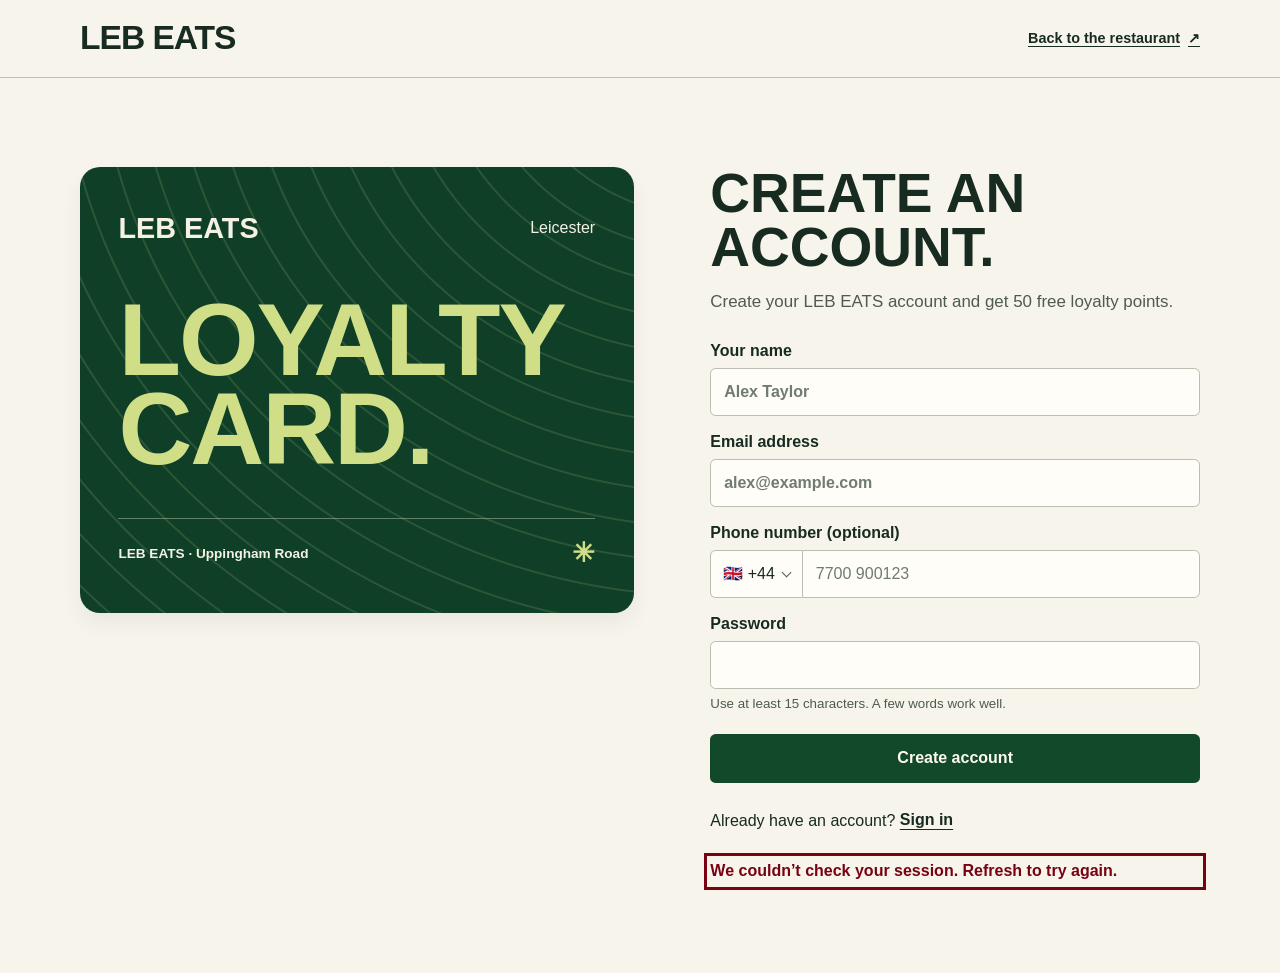
==== account/index.html @ 18a80261 "Award 50 welcome points when diners create a loyalty account" ====
<!doctype html>
<html lang="en-GB">
<head>
  <meta charset="utf-8"><meta name="viewport" content="width=device-width, initial-scale=1">
  <meta name="color-scheme" content="light dark"><meta name="robots" content="noindex">
  <meta name="referrer" content="no-referrer">
  <meta http-equiv="Content-Security-Policy" content="default-src 'self'; script-src 'self' https://lebeats.uk/assets/libphonenumber/phone.js; style-src 'self'; connect-src 'self' https://leb-eats-black-card.raspy-waterfall-454f.workers.dev; img-src 'self' https://lebeats.uk; font-src 'self' https://lebeats.uk; object-src 'none'; base-uri 'none'; form-action 'none'">
  <title>Your account · LEB EATS</title>
  <link rel="icon" href="https://lebeats.uk/assets/logo.png">
  <link rel="stylesheet" href="/account/account.css?v=phone-1">
  <script defer src="https://lebeats.uk/assets/libphonenumber/phone.js"></script>
  <script src="/account/client.js?v=welcome-1" defer></script>
  <script src="/account/account.js?v=welcome-1" defer></script>
</head>
<body>
  <header><div class="wrap"><a class="brand" href="https://lebeats.uk/" aria-label="LEB EATS home">LEB EATS</a><a class="back" href="https://lebeats.uk/">Back to the restaurant <span aria-hidden="true">↗</span></a></div></header>
  <main class="wrap">
    <aside class="card" aria-label="LEB EATS loyalty card">
      <div class="card-top"><strong>LEB EATS</strong><span>Leicester</span></div>
      <p class="card-title">LOYALTY<br> CARD.</p>
      <div class="card-foot"><span id="card-holder">LEB EATS · Uppingham Road</span><span class="mark" aria-hidden="true">✳</span></div>
    </aside>
    <section class="panel" aria-label="Customer account">
      <noscript>Turn on JavaScript to use your LEB EATS account.</noscript>
      <p id="loading" role="status">Opening your account…</p>
      <div id="register" hidden>
        <h1 tabindex="-1">Create an account.</h1>
        <p class="intro">Create your LEB EATS account and get 50 free loyalty points.</p>
        <form method="post" action="/account/api/register">
          <label>Your name<input name="name" autocomplete="name" maxlength="100" placeholder="Alex Taylor" required></label>
          <label>Email address<input name="email" type="email" autocomplete="username" maxlength="254" placeholder="alex@example.com" spellcheck="false" autocapitalize="none" required></label>
          <div class="phone-field">
            <label for="register-phone">Phone number (optional)</label>
            <div class="phone-row">
              <div class="dial-picker">
                <span id="dial-label" aria-hidden="true">🇬🇧 +44</span>
                <select id="dial-country" name="country" aria-label="Country calling code" autocomplete="country"><option value="GB" selected>🇬🇧 United Kingdom (+44)</option></select>
              </div>
              <input id="register-phone" type="tel" name="phone" inputmode="tel" autocomplete="tel-national" maxlength="40" placeholder="7700 900123">
            </div>
          </div>
          <label>Password<input name="password" type="password" autocomplete="new-password" minlength="15" maxlength="128" aria-describedby="new-password-help" required></label>
          <small id="new-password-help">Use at least 15 characters. A few words work well.</small>
          <button>Create account</button>
        </form>
        <p class="switch">Already have an account? <a href="#login">Sign in</a></p>
      </div>
      <div id="login" hidden>
        <h1 tabindex="-1">Welcome back.</h1>
        <p class="intro">Sign in to your LEB EATS account.</p>
        <form method="post" action="/account/api/login">
          <label>Email address<input name="email" type="email" autocomplete="username" maxlength="254" placeholder="alex@example.com" spellcheck="false" autocapitalize="none" required></label>
          <label>Password<input name="password" type="password" autocomplete="current-password" maxlength="128" required></label>
          <button>Sign in</button>
        </form>
        <p class="switch"><a href="#reset">Forgot your password?</a></p>
        <p class="switch">New here? <a href="#register">Create an account</a></p>
      </div>
      <div id="reset" hidden>
        <h1 tabindex="-1">Reset your password.</h1>
        <p class="intro">Use the private recovery key you saved when you created your account.</p>
        <form method="post" action="/account/api/reset">
          <label>Email address<input name="email" type="email" autocomplete="username" maxlength="254" placeholder="alex@example.com" spellcheck="false" autocapitalize="none" required></label>
          <label>Recovery key<input name="key" type="password" autocomplete="off" spellcheck="false" maxlength="48" required></label>
          <label>New password<input name="password" type="password" autocomplete="new-password" minlength="15" maxlength="128" aria-describedby="reset-help" required></label>
          <small id="reset-help">Use at least 15 characters. Resetting signs out your other devices.</small>
          <button>Reset password</button>
        </form>
        <p class="switch"><a href="#login">Back to sign in</a></p>
      </div>
      <div id="member" hidden>
        <h1 tabindex="-1">Your account.</h1>
        <p class="intro" id="member-intro"></p>
        <p id="tab-info" hidden>Your browser limits cookies, so this sign-in lasts 15 minutes in this tab.</p>
        <div id="key-box" class="key-box" hidden>
          <h2>Save your recovery key</h2>
          <p>Keep this key in your password manager or somewhere private. You’ll need it if you forget your password. We show it once.</p>
          <code id="key-value"></code>
          <div class="key-actions"><button class="secondary" type="button" id="copy">Copy key</button><button type="button" id="saved">I’ve saved it</button></div>
        </div>
        <section class="reward"><h2>Your loyalty balance</h2><strong id="member-points"></strong><p>Rewards to spend your points on are coming soon.</p></section>
        <dl><div><dt>Email address</dt><dd id="member-email"></dd></div>
          <div id="member-phone-row" hidden><dt>Phone number</dt><dd id="member-phone"></dd></div></dl>
        <details id="click-settings">
          <summary>Click history</summary>
          <p>If you turn this on, the LEB EATS team can see your name alongside the buttons you tap while signed in, where they appeared, when you tapped and how you reached the site. We show the last 30 days.</p>
          <p>This is optional. You can use your loyalty account either way. Turning it off deletes your saved click history.</p>
          <button type="button" class="secondary" id="click-choice" disabled>Checking setting…</button>
          <p id="click-status" role="status"></p>
        </details>
        <details id="manage-key"><summary>Replace recovery key</summary>
          <p>If you’ve lost your key, enter your password to get a new one. Your old key will expire.</p>
          <form method="post" action="/account/api/replace-key">
            <label>Current password<input name="password" type="password" autocomplete="current-password" maxlength="128" required></label>
            <button class="secondary">Get a new recovery key</button>
          </form>
        </details>
        <button class="secondary" id="logout" type="button">Sign out</button>
      </div>
      <p id="notice" role="status" tabindex="-1"></p>
    </section>
  </main>
</body>
</html>
---- account/account.css ----
@font-face{font-family:LebDisplay;src:url("https://lebeats.uk/assets/display.ttf") format("truetype");font-weight:900;font-display:swap}
@font-face{font-family:Manrope;src:url("https://lebeats.uk/assets/body.ttf") format("truetype");font-display:swap}
@font-face{font-family:Manrope;src:url("https://lebeats.uk/assets/body-bold.ttf") format("truetype");font-weight:700;font-display:swap}
:root{color-scheme:light dark;--bg:#f7f4eb;--ink:#172b20;--muted:#4d5b50;--line:#bbbdb0;--input:#fffdf7;--btn:#12492a;--btntxt:#fffaf0;--accent:#780214;--soft:#e8eddb}
@media(prefers-color-scheme:dark){:root{--bg:#151b17;--ink:#f5f2e7;--muted:#bdc6b9;--line:#616e61;--input:#202923;--btn:#cede90;--btntxt:#123a22;--accent:#f9a3aa;--soft:#243629}}
*{box-sizing:border-box}
body{margin:0;background:var(--bg);color:var(--ink);font:1rem/1.55 Manrope,Arial,sans-serif}
.wrap{width:min(70rem,calc(100% - 3rem));margin:auto}
header{border-bottom:1px solid var(--line)}
header .wrap,.card-top,.card-foot,.key-actions{display:flex;align-items:center;justify-content:space-between;gap:1rem}
header .wrap{min-height:4.8rem}
a{color:inherit;text-underline-offset:.23em}
.brand,.card-top strong,.card-title,h1{font-family:LebDisplay,Impact,sans-serif;font-weight:900}
.brand{font-size:2.1rem;letter-spacing:-.03em;text-decoration:none}
.back,.switch a,summary{font-weight:700}
.back{display:inline-flex;align-items:center;gap:.5rem;min-height:44px;font-size:.9rem}
main.wrap{display:grid;grid-template-columns:minmax(0,1.04fr) minmax(0,.92fr);gap:clamp(2rem,6vw,6rem);align-items:start;padding-block:clamp(2.2rem,7vw,6.5rem)}
.card{background:repeating-radial-gradient(ellipse at 114% -32%,transparent 0 20px,#c7d98727 21px 22px,transparent 23px 37px),#103f28;color:#f5f1e4;box-shadow:0 .65rem 1.4rem #071f160e;border-radius:1.25rem;padding:clamp(1.5rem,3vw,2.6rem);overflow:hidden}
.card-top{font-size:1rem}.card-top strong{font-size:1.8rem}
.card-title{color:#d0df87;font-size:clamp(4.5rem,8vw,7.3rem);line-height:.87;margin:2.8rem 0;letter-spacing:-.02em}
.card-foot{border-top:1px solid #b2c6a97d;padding-top:.8rem;font-size:.85rem;font-weight:700;overflow-wrap:anywhere}
.mark{font-size:1.7rem;color:#d0df87}
h1{margin:0;line-height:.98;font-size:clamp(2.65rem,4.3vw,4.25rem);text-transform:uppercase;overflow-wrap:break-word}
h2{font-size:1.18rem;line-height:1.3;margin:0 0 .3rem}
.intro{font-size:1.06rem;margin:.85rem 0 1.5rem;color:var(--muted);overflow-wrap:anywhere}
form{display:grid;gap:.85rem}
label{display:grid;gap:.28rem;font-weight:700}
input{width:100%;min-height:3rem;font:inherit;background:var(--input);color:var(--ink);border:1px solid var(--line);border-radius:.35rem;padding:.6rem .8rem}
input::placeholder{color:var(--muted);opacity:.8}
.phone-field{display:grid;gap:.28rem;min-width:0}
.phone-row{display:flex;min-width:0}
.dial-picker{position:relative;display:flex;gap:.5rem;align-items:center;padding:0 .75rem;white-space:nowrap;background:var(--input);border:1px solid var(--line);border-right:0;border-radius:.35rem 0 0 .35rem}
.dial-picker::after{content:"";width:.38rem;height:.38rem;border:solid var(--muted);border-width:0 1.5px 1.5px 0;transform:translateY(-.12rem) rotate(45deg)}
.dial-picker select{position:absolute;inset:0;width:100%;height:100%;opacity:0;font:inherit;cursor:pointer}
.dial-picker:focus-within{outline:3px solid var(--accent);outline-offset:2px;z-index:1}
.phone-row input{flex:1;min-width:0;border-radius:0 .35rem .35rem 0}
#member-phone-row{margin-top:.7rem}
small{color:var(--muted);margin-top:-.55rem}
button{font:700 1rem/1.3 Manrope,Arial,sans-serif;padding:.8rem 1.1rem;min-height:46px;background:var(--btn);color:var(--btntxt);border:1px solid transparent;border-radius:.35rem;cursor:pointer}
button:disabled{opacity:.65;cursor:wait}
form>button{margin-top:.4rem}
.secondary{color:var(--ink);background:transparent;border-color:var(--line)}
:focus-visible{outline:3px solid var(--accent);outline-offset:3px}
h1:focus:not(:focus-visible){outline:0}
.switch{margin:1rem 0 0}.switch a{display:inline-flex;align-items:center;min-height:44px}
#notice:empty{display:none}
#notice{color:var(--accent);font-weight:700;margin:1rem 0 0}
.key-box,.reward{border-radius:.45rem;padding:1.15rem;background:var(--soft);margin:1.1rem 0}
.key-box{border:1px solid var(--line)}
.key-box p,.reward p{margin:.45rem 0}
.key-box code{display:block;overflow-wrap:anywhere;margin:1rem 0;letter-spacing:.025em;font-size:1rem;user-select:all}
.key-actions{justify-content:flex-start;flex-wrap:wrap;gap:.65rem}
dl{margin:1.4rem 0}dt{font-size:.85rem;color:var(--muted)}dd{margin:0;overflow-wrap:anywhere;font-weight:700}
details{border-block-start:1px solid var(--line);margin:1rem 0;padding-block:.4rem}
summary{cursor:pointer;min-height:44px;padding-block:.6rem}
[hidden]{display:none!important}
@media(max-width:700px){.wrap{width:min(32rem,calc(100% - 2.5rem))}main.wrap{display:block;padding-block:2.1rem}.card{display:none}.signed-in .card{display:block;margin-bottom:1.8rem;padding:1.1rem 1.4rem}.signed-in .card-title{font-size:3.7rem;margin:1.25rem 0}.signed-in .card-title br{display:none}.signed-in .card-title br:after{content:" "}.card-top strong{font-size:1.4rem}.card-top,.card-foot{font-size:.82rem}.brand{font-size:1.75rem}.back{font-size:.83rem}.switch{margin-top:.55rem}header .wrap{min-height:4rem}}
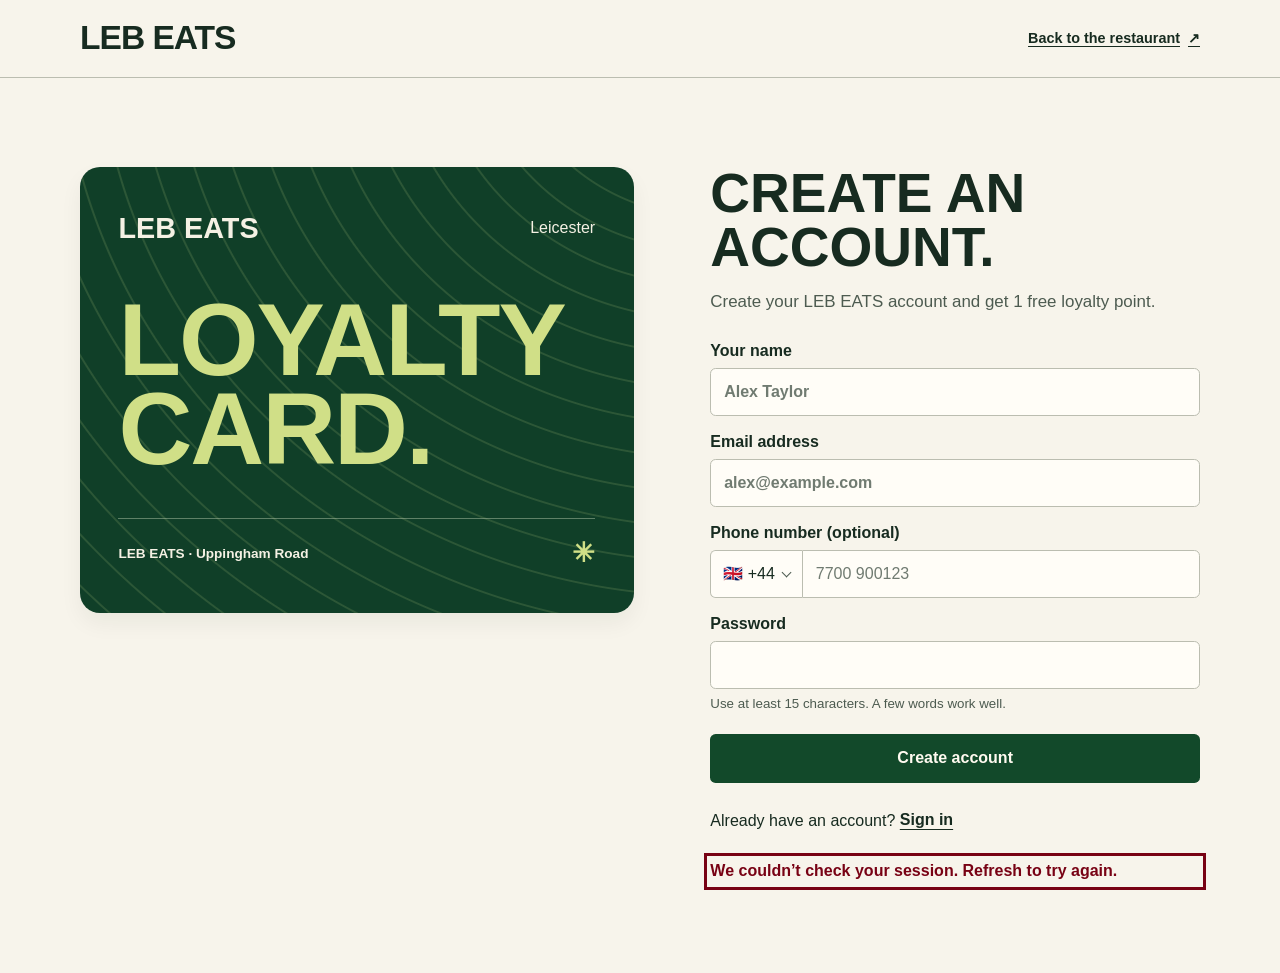
==== commit 978f0876: "Offer one loyalty point for creating an account" ====
--- a/account/index.html
+++ b/account/index.html
@@ -10,7 +10,7 @@
   <link rel="stylesheet" href="/account/account.css?v=phone-1">
   <script defer src="https://lebeats.uk/assets/libphonenumber/phone.js"></script>
   <script src="/account/client.js?v=welcome-1" defer></script>
-  <script src="/account/account.js?v=welcome-1" defer></script>
+  <script src="/account/account.js?v=one-point" defer></script>
 </head>
 <body>
   <header><div class="wrap"><a class="brand" href="https://lebeats.uk/" aria-label="LEB EATS home">LEB EATS</a><a class="back" href="https://lebeats.uk/">Back to the restaurant <span aria-hidden="true">↗</span></a></div></header>
@@ -25,7 +25,7 @@
       <p id="loading" role="status">Opening your account…</p>
       <div id="register" hidden>
         <h1 tabindex="-1">Create an account.</h1>
-        <p class="intro">Create your LEB EATS account and get 50 free loyalty points.</p>
+        <p class="intro">Create your LEB EATS account and get 1 free loyalty point.</p>
         <form method="post" action="/account/api/register">
           <label>Your name<input name="name" autocomplete="name" maxlength="100" placeholder="Alex Taylor" required></label>
           <label>Email address<input name="email" type="email" autocomplete="username" maxlength="254" placeholder="alex@example.com" spellcheck="false" autocapitalize="none" required></label>
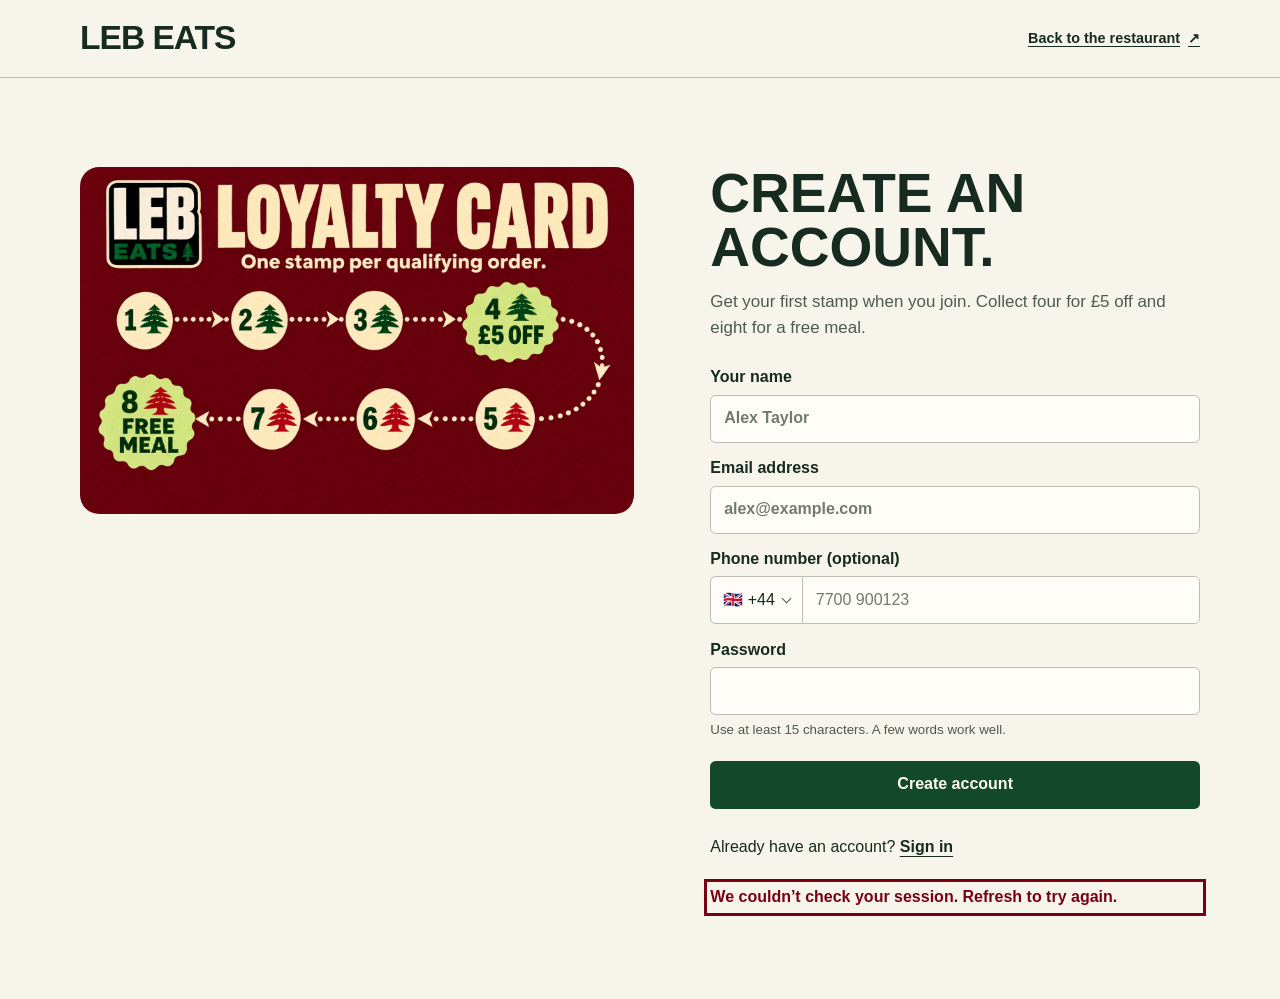
==== commit 79f6bf5b: "Connect the cedar loyalty card to qualifying orders at the counter" ====
--- a/account/index.html
+++ b/account/index.html
@@ -8,24 +8,27 @@
   <title>Your account · LEB EATS</title>
   <link rel="icon" href="https://lebeats.uk/assets/logo.png">
   <link rel="stylesheet" href="/account/account.css?v=phone-1">
+  <link rel="stylesheet" href="/account/trail.css?v=1">
+  <script defer src="/account/trail.js?v=1"></script>
   <script defer src="https://lebeats.uk/assets/libphonenumber/phone.js"></script>
   <script src="/account/client.js?v=welcome-1" defer></script>
-  <script src="/account/account.js?v=one-point" defer></script>
+  <script src="/account/account.js?v=trail-1" defer></script>
 </head>
 <body>
   <header><div class="wrap"><a class="brand" href="https://lebeats.uk/" aria-label="LEB EATS home">LEB EATS</a><a class="back" href="https://lebeats.uk/">Back to the restaurant <span aria-hidden="true">↗</span></a></div></header>
   <main class="wrap">
-    <aside class="card" aria-label="LEB EATS loyalty card">
-      <div class="card-top"><strong>LEB EATS</strong><span>Leicester</span></div>
-      <p class="card-title">LOYALTY<br> CARD.</p>
-      <div class="card-foot"><span id="card-holder">LEB EATS · Uppingham Road</span><span class="mark" aria-hidden="true">✳</span></div>
-    </aside>
+    <aside class="trail-preview"><img src="/account/burgundy-trail.webp" width="1586" height="992" alt="LEB EATS loyalty card. Four stamps earn £5 off and eight earn a free meal."></aside>
+    <section class="trail-panel" id="member-trail" hidden>
+      <h1>Your loyalty card.</h1>
+      <leb-trail id="customer-trail" customer></leb-trail>
+      <p id="trail-status" role="status"></p>
+    </section>
     <section class="panel" aria-label="Customer account">
       <noscript>Turn on JavaScript to use your LEB EATS account.</noscript>
       <p id="loading" role="status">Opening your account…</p>
       <div id="register" hidden>
         <h1 tabindex="-1">Create an account.</h1>
-        <p class="intro">Create your LEB EATS account and get 1 free loyalty point.</p>
+        <p class="intro">Get your first stamp when you join. Collect four for £5 off and eight for a free meal.</p>
         <form method="post" action="/account/api/register">
           <label>Your name<input name="name" autocomplete="name" maxlength="100" placeholder="Alex Taylor" required></label>
           <label>Email address<input name="email" type="email" autocomplete="username" maxlength="254" placeholder="alex@example.com" spellcheck="false" autocapitalize="none" required></label>
@@ -69,7 +72,7 @@
         <p class="switch"><a href="#login">Back to sign in</a></p>
       </div>
       <div id="member" hidden>
-        <h1 tabindex="-1">Your account.</h1>
+        <h2 tabindex="-1">Your account.</h2>
         <p class="intro" id="member-intro"></p>
         <p id="tab-info" hidden>Your browser limits cookies, so this sign-in lasts 15 minutes in this tab.</p>
         <div id="key-box" class="key-box" hidden>
@@ -78,7 +81,7 @@
           <code id="key-value"></code>
           <div class="key-actions"><button class="secondary" type="button" id="copy">Copy key</button><button type="button" id="saved">I’ve saved it</button></div>
         </div>
-        <section class="reward"><h2>Your loyalty balance</h2><strong id="member-points"></strong><p>Rewards to spend your points on are coming soon.</p></section>
+
         <dl><div><dt>Email address</dt><dd id="member-email"></dd></div>
           <div id="member-phone-row" hidden><dt>Phone number</dt><dd id="member-phone"></dd></div></dl>
         <details id="click-settings">
--- a/account/trail.css
+++ b/account/trail.css
@@ -0,0 +1,40 @@
+leb-trail{display:block;min-width:0}
+.trail-art{position:relative;isolation:isolate;border-radius:clamp(.7rem,2vw,1.4rem);overflow:hidden;background:#780316;box-shadow:0 .5rem 1.5rem #31130d16}
+.trail-art img{display:block;width:100%;height:auto}
+.trail-stop{position:absolute;top:44%;left:var(--x);width:11%;aspect-ratio:1;min-height:0;padding:0;transform:translate(-50%,-50%);border:0;border-radius:50%;background:transparent;color:#123d22;line-height:1}
+.trail-stop:nth-child(n+5){top:72.7%}
+.stop-1{--x:11.7%}.stop-2{--x:32.45%}.stop-3{--x:53.1%}.stop-4{--x:77.7%}
+.stop-5{--x:77.6%}.stop-6{--x:54.6%}.stop-7{--x:34.6%}.stop-8{--x:12%}
+.trail-stop:focus-visible{outline:3px solid white;outline-offset:3px}
+.trail-stop.earned:after{content:"✓";display:grid;place-items:center;position:absolute;right:0;bottom:-2%;border-radius:50%;width:33%;aspect-ratio:1;background:#104327;color:#fff6d9;box-shadow:0 0 0 2px #fff0c3;font:900 clamp(.6rem,1vw,1rem)/1 system-ui}
+.trail-stop:nth-child(n+5).earned:after{background:#8f162d}
+.trail-stop.current:before{content:"HERE";position:absolute;top:100%;left:50%;padding:.16rem .35rem;border-radius:.25rem;background:#fff0c3;color:#153b23;font:800 clamp(.55rem,1vw,.75rem)/1 system-ui;letter-spacing:.05em;box-shadow:0 2px 4px #39080b;animation:stamp-float 1.85s ease-in-out infinite;transform:translateX(-50%)}
+.trail-stop.current{outline:2px solid #fff7cf;outline-offset:2px;box-shadow:0 0 0 5px #4d001545}
+.stop-4.current,.stop-8.current{outline:0;box-shadow:none}
+.stop-4.current:before,.stop-8.current:before{top:122%}
+@keyframes stamp-float{0%,100%{transform:translate(-50%,-1px)}50%{transform:translate(-50%,-6px)}}
+@media(prefers-reduced-motion:reduce){.trail-stop.current:before{animation:none}}
+.trail-caption,.counter-heading{display:flex;justify-content:space-between;align-items:baseline;gap:1rem}
+.trail-caption{margin-top:1.15rem}
+.trail-count{margin:0;font:900 clamp(1.8rem,3vw,2.55rem)/1 LebDisplay,Impact,sans-serif;text-transform:uppercase}
+.trail-cycle,.trail-next,.reward-row>span{color:var(--muted)}
+.trail-next,.trail-selection{margin:.5rem 0}
+.trail-selection{padding:.6rem .8rem;border-left:3px solid var(--btn);background:var(--soft);font-size:.9rem}
+.trail-rewards h3{margin:1.5rem 0 .2rem}
+.reward-row{display:grid;grid-template-columns:minmax(0,1fr) auto;align-items:center;gap:.1rem .7rem;border-top:1px solid var(--line);padding:.9rem 0}
+.reward-row>strong{font-size:1.15rem}.reward-row>span{grid-row:2;font-size:.8rem}
+.reward-row>b{grid-column:2;grid-row:1/3;border-radius:2rem;padding:.25rem .7rem;font-size:.85rem}
+.reward-ready{color:#133922;background:#d5e6a3}.reward-used{background:var(--soft);color:var(--muted)}
+.reward-row>button,.reward-row>details{grid-column:1/-1;justify-self:start;margin:.5rem 0 0}
+.reward-row details{border:0;padding:0}.reward-row details summary{padding:.5rem 0}.reward-row code{font-size:1.4rem;letter-spacing:.12em}
+.reward-row p{margin:.25rem 0;font-size:.88rem}
+.trail-panel{min-width:0}.trail-panel>h1,.counter-layout h1{margin-bottom:1rem}
+.signed-in aside.card{display:none}
+.signed-in main.wrap{grid-template-columns:minmax(0,1.45fr) minmax(0,.78fr);gap:clamp(2rem,5vw,5rem)}
+#member-intro{margin:.55rem 0 0}
+#member>h2{font:900 2.15rem/1 LebDisplay,Impact,sans-serif;text-transform:uppercase}
+#trail-status:empty{display:none}
+@media(max-width:700px){.trail-panel{margin-bottom:2.5rem}.signed-in main.wrap{display:block}}
+.trail-preview img{display:block;width:100%;height:auto;border-radius:1.2rem}
+.signed-in .trail-preview{display:none}
+@media(max-width:700px){body:not(.signed-in) main.wrap{display:flex;flex-direction:column;align-items:stretch}.trail-preview{order:1}}
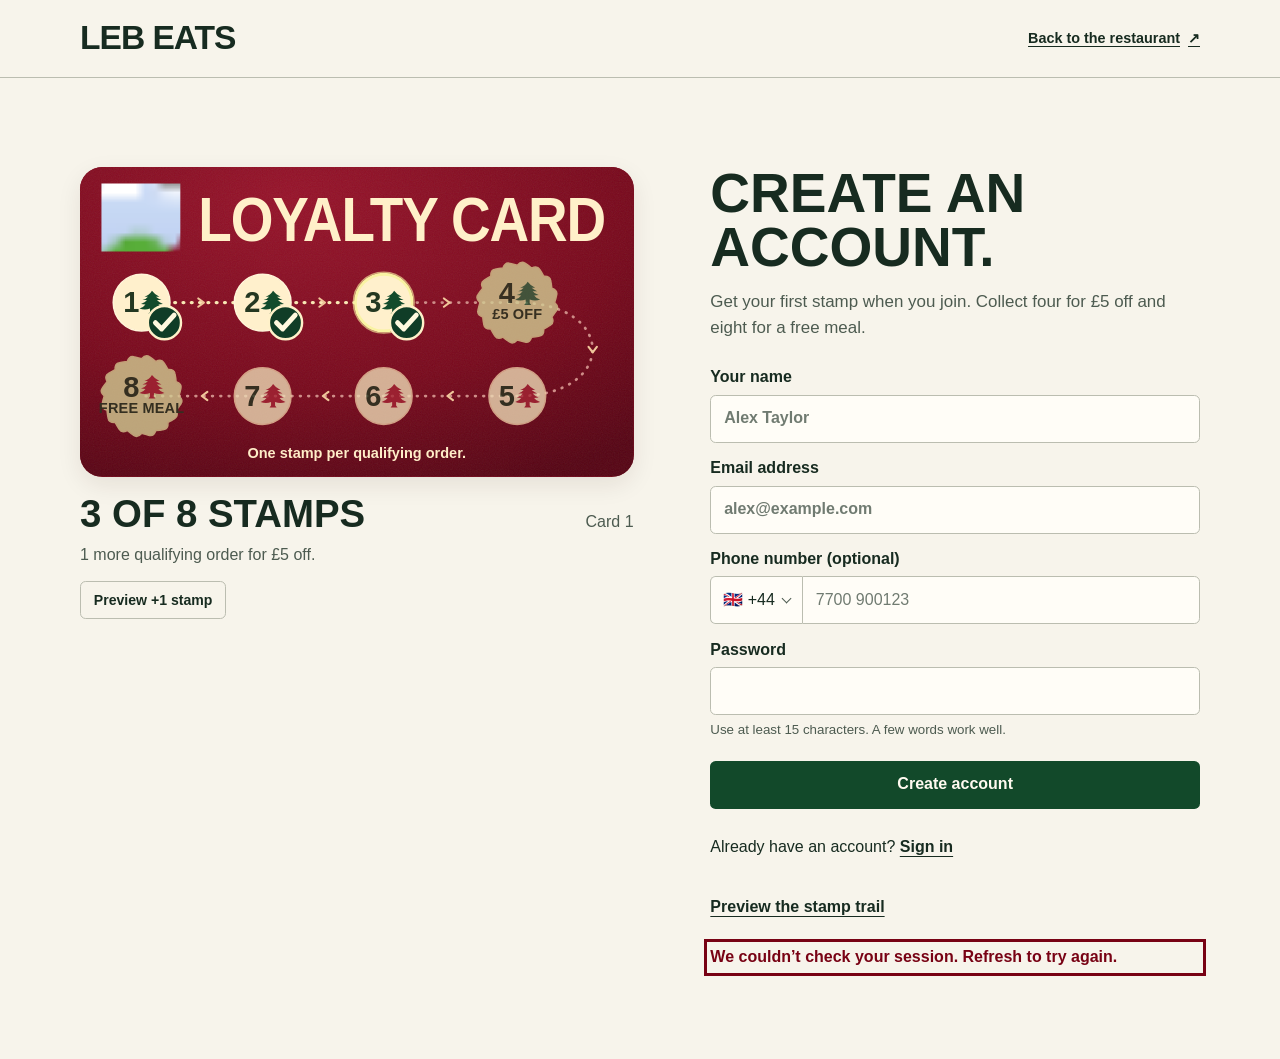
==== commit f29d1d29: "Animate individual cedar stamps, check marks and reward unlocks" ====
--- a/account/index.html
+++ b/account/index.html
@@ -8,18 +8,18 @@
   <title>Your account · LEB EATS</title>
   <link rel="icon" href="https://lebeats.uk/assets/logo.png">
   <link rel="stylesheet" href="/account/account.css?v=phone-1">
-  <link rel="stylesheet" href="/account/trail.css?v=1">
-  <script defer src="/account/trail.js?v=1"></script>
+  <link rel="stylesheet" href="/account/trail.css?v=motion-1">
+  <script defer src="/account/trail.js?v=motion-1"></script>
   <script defer src="https://lebeats.uk/assets/libphonenumber/phone.js"></script>
   <script src="/account/client.js?v=welcome-1" defer></script>
-  <script src="/account/account.js?v=trail-1" defer></script>
+  <script src="/account/account.js?v=motion-1" defer></script>
 </head>
 <body>
   <header><div class="wrap"><a class="brand" href="https://lebeats.uk/" aria-label="LEB EATS home">LEB EATS</a><a class="back" href="https://lebeats.uk/">Back to the restaurant <span aria-hidden="true">↗</span></a></div></header>
   <main class="wrap">
-    <aside class="trail-preview"><img src="/account/burgundy-trail.webp" width="1586" height="992" alt="LEB EATS loyalty card. Four stamps earn £5 off and eight earn a free meal."></aside>
+    <aside class="trail-preview" aria-label="Sample loyalty card"><leb-trail demo></leb-trail></aside>
     <section class="trail-panel" id="member-trail" hidden>
-      <h1>Your loyalty card.</h1>
+      <h1 tabindex="-1">Your loyalty card.</h1>
       <leb-trail id="customer-trail" customer></leb-trail>
       <p id="trail-status" role="status"></p>
     </section>
@@ -47,6 +47,7 @@
           <button>Create account</button>
         </form>
         <p class="switch">Already have an account? <a href="#login">Sign in</a></p>
+        <p class="switch"><a href="/account/preview/">Preview the stamp trail</a></p>
       </div>
       <div id="login" hidden>
         <h1 tabindex="-1">Welcome back.</h1>
--- a/account/trail.css
+++ b/account/trail.css
@@ -1,19 +1,53 @@
 leb-trail{display:block;min-width:0}
-.trail-art{position:relative;isolation:isolate;border-radius:clamp(.7rem,2vw,1.4rem);overflow:hidden;background:#780316;box-shadow:0 .5rem 1.5rem #31130d16}
-.trail-art img{display:block;width:100%;height:auto}
-.trail-stop{position:absolute;top:44%;left:var(--x);width:11%;aspect-ratio:1;min-height:0;padding:0;transform:translate(-50%,-50%);border:0;border-radius:50%;background:transparent;color:#123d22;line-height:1}
-.trail-stop:nth-child(n+5){top:72.7%}
-.stop-1{--x:11.7%}.stop-2{--x:32.45%}.stop-3{--x:53.1%}.stop-4{--x:77.7%}
-.stop-5{--x:77.6%}.stop-6{--x:54.6%}.stop-7{--x:34.6%}.stop-8{--x:12%}
-.trail-stop:focus-visible{outline:3px solid white;outline-offset:3px}
-.trail-stop.earned:after{content:"✓";display:grid;place-items:center;position:absolute;right:0;bottom:-2%;border-radius:50%;width:33%;aspect-ratio:1;background:#104327;color:#fff6d9;box-shadow:0 0 0 2px #fff0c3;font:900 clamp(.6rem,1vw,1rem)/1 system-ui}
-.trail-stop:nth-child(n+5).earned:after{background:#8f162d}
-.trail-stop.current:before{content:"HERE";position:absolute;top:100%;left:50%;padding:.16rem .35rem;border-radius:.25rem;background:#fff0c3;color:#153b23;font:800 clamp(.55rem,1vw,.75rem)/1 system-ui;letter-spacing:.05em;box-shadow:0 2px 4px #39080b;animation:stamp-float 1.85s ease-in-out infinite;transform:translateX(-50%)}
-.trail-stop.current{outline:2px solid #fff7cf;outline-offset:2px;box-shadow:0 0 0 5px #4d001545}
-.stop-4.current,.stop-8.current{outline:0;box-shadow:none}
-.stop-4.current:before,.stop-8.current:before{top:122%}
-@keyframes stamp-float{0%,100%{transform:translate(-50%,-1px)}50%{transform:translate(-50%,-6px)}}
-@media(prefers-reduced-motion:reduce){.trail-stop.current:before{animation:none}}
+.trail-art{isolation:isolate;overflow:hidden;border-radius:clamp(.7rem,2vw,1.4rem);background:#78091c;box-shadow:0 .5rem 1.5rem #31130d16}
+.cedar-card{display:block;width:100%;height:auto;user-select:none}
+.cedar-card text{pointer-events:none}
+.card-lettering,.stamp-number,.prize-label,.traveller text,.card-message.emphasis{font-family:LebDisplay,Impact,sans-serif;font-weight:900}
+.card-lettering{fill:#fff0c9;font-size:91px;letter-spacing:-.02em}
+.route-leg,.route-ink{fill:none;stroke-linecap:round;pointer-events:none}
+.route-leg{stroke:#ce8d88;stroke-width:4;stroke-dasharray:1 11}
+.route-arrows{fill:none;stroke:#efc69a;stroke-width:3;stroke-linecap:round;stroke-linejoin:round}
+.route-leg.filled{stroke:#f8e8b4;stroke-width:5}
+.route-ink{stroke:#e6ef92;stroke-width:5;stroke-dasharray:1}
+.trail-stop{cursor:pointer;outline:none;-webkit-tap-highlight-color:transparent}
+.coin{fill:#eddbb5;stroke:#ebc7a1;stroke-width:2.2}
+.trail-stop .impression{transform-box:fill-box;transform-origin:center}
+.stamp-number,.prize-label{fill:#243821;text-anchor:middle}
+.stamp-number{font-size:42px}.prize-label{font-size:21px;letter-spacing:.012em}
+.cedar{fill:#336541}.red .cedar{fill:#a52635}
+.prize .coin{fill:#d3ce94;stroke:#d6c58e}
+.earned .coin{fill:#fff0cc;stroke:#fff5d9}
+.prize.earned .coin{fill:#d4e786;stroke:#eff6b0}
+.earned.green .cedar{fill:#124b2b}.earned.red .cedar{fill:#a00022}
+.trail-stop:focus-visible .coin{stroke:#fff;stroke-width:6;paint-order:stroke fill}
+.trail-stop:not(.earned) .impression{opacity:.79}
+.tick{opacity:0;pointer-events:none}
+.earned .tick{opacity:1}
+.tick circle{fill:#103d27;stroke:#fff1ca;stroke-width:3.5}
+.red .tick circle{fill:#870726}
+.tick-ink{stroke:#fff9df;stroke-width:7.1;stroke-linecap:round;stroke-linejoin:round;fill:none}
+.burst{fill:none;stroke:#f8eba0;stroke-width:3;opacity:0;pointer-events:none}
+.current .coin{stroke:#f9f3a3;stroke-width:4}
+.current .burst{opacity:.65;stroke-width:2}
+.current:not(.landing) .burst{animation:cedar-glow 2.7s ease-in-out infinite}
+.landing .impression{animation:cedar-impress .55s cubic-bezier(.2,.78,.22,1) both}
+.landing .tick{animation:cedar-check .57s .06s cubic-bezier(.22,.76,.2,1) both}
+.landing .tick-ink{stroke-dasharray:1;animation:cedar-draw .27s .23s ease-out both}
+.landing .burst{animation:cedar-ripple .82s ease-out both}
+.traveller{pointer-events:none}.traveller circle{fill:#d9eb86;stroke:#233921;stroke-width:3}
+.traveller text{fill:#183a23;text-anchor:middle;font-size:30px}
+.card-message{fill:#ffedc8;text-anchor:middle;font:700 21px Manrope,Arial,sans-serif}
+.card-message.emphasis{fill:#e1ed9b;text-transform:uppercase;font-size:28px;letter-spacing:.025em}
+.trail-play{font-size:.88rem;min-height:38px;padding:.48rem .8rem;margin-top:.35rem}
+.trail-announcement{position:absolute;width:1px;height:1px;overflow:hidden;clip-path:inset(50%)}
+@keyframes cedar-glow{0%,100%{opacity:.32;transform:scale(1.025)}50%{opacity:.75;transform:scale(1.075)}}
+@keyframes cedar-impress{0%{transform:scale(.74) rotate(-7deg)}55%{transform:scale(1.14) rotate(2deg)}100%{transform:scale(1) rotate(0)}}
+@keyframes cedar-check{0%{opacity:0;transform:scale(.3)}58%{opacity:1;transform:scale(1.22)}100%{opacity:1;transform:scale(1)}}
+@keyframes cedar-draw{from{stroke-dashoffset:1}to{stroke-dashoffset:0}}
+@keyframes cedar-ripple{0%{opacity:1;transform:scale(.76)}85%,100%{opacity:0;transform:scale(1.5)}}
+@media(prefers-reduced-motion:reduce){.current:not(.landing) .burst,.landing .impression,.landing .tick,.landing .tick-ink,.landing .burst{animation:none}}
+main.preview-wrap{display:block;max-width:43rem;padding-block:clamp(1.5rem,5vw,3.5rem)}
+.preview-wrap h1{margin-bottom:1rem;font-size:clamp(2.35rem,6vw,3.3rem)}
 .trail-caption,.counter-heading{display:flex;justify-content:space-between;align-items:baseline;gap:1rem}
 .trail-caption{margin-top:1.15rem}
 .trail-count{margin:0;font:900 clamp(1.8rem,3vw,2.55rem)/1 LebDisplay,Impact,sans-serif;text-transform:uppercase}
@@ -35,6 +69,6 @@
 #member>h2{font:900 2.15rem/1 LebDisplay,Impact,sans-serif;text-transform:uppercase}
 #trail-status:empty{display:none}
 @media(max-width:700px){.trail-panel{margin-bottom:2.5rem}.signed-in main.wrap{display:block}}
-.trail-preview img{display:block;width:100%;height:auto;border-radius:1.2rem}
+.trail-preview{min-width:0}
 .signed-in .trail-preview{display:none}
 @media(max-width:700px){body:not(.signed-in) main.wrap{display:flex;flex-direction:column;align-items:stretch}.trail-preview{order:1}}
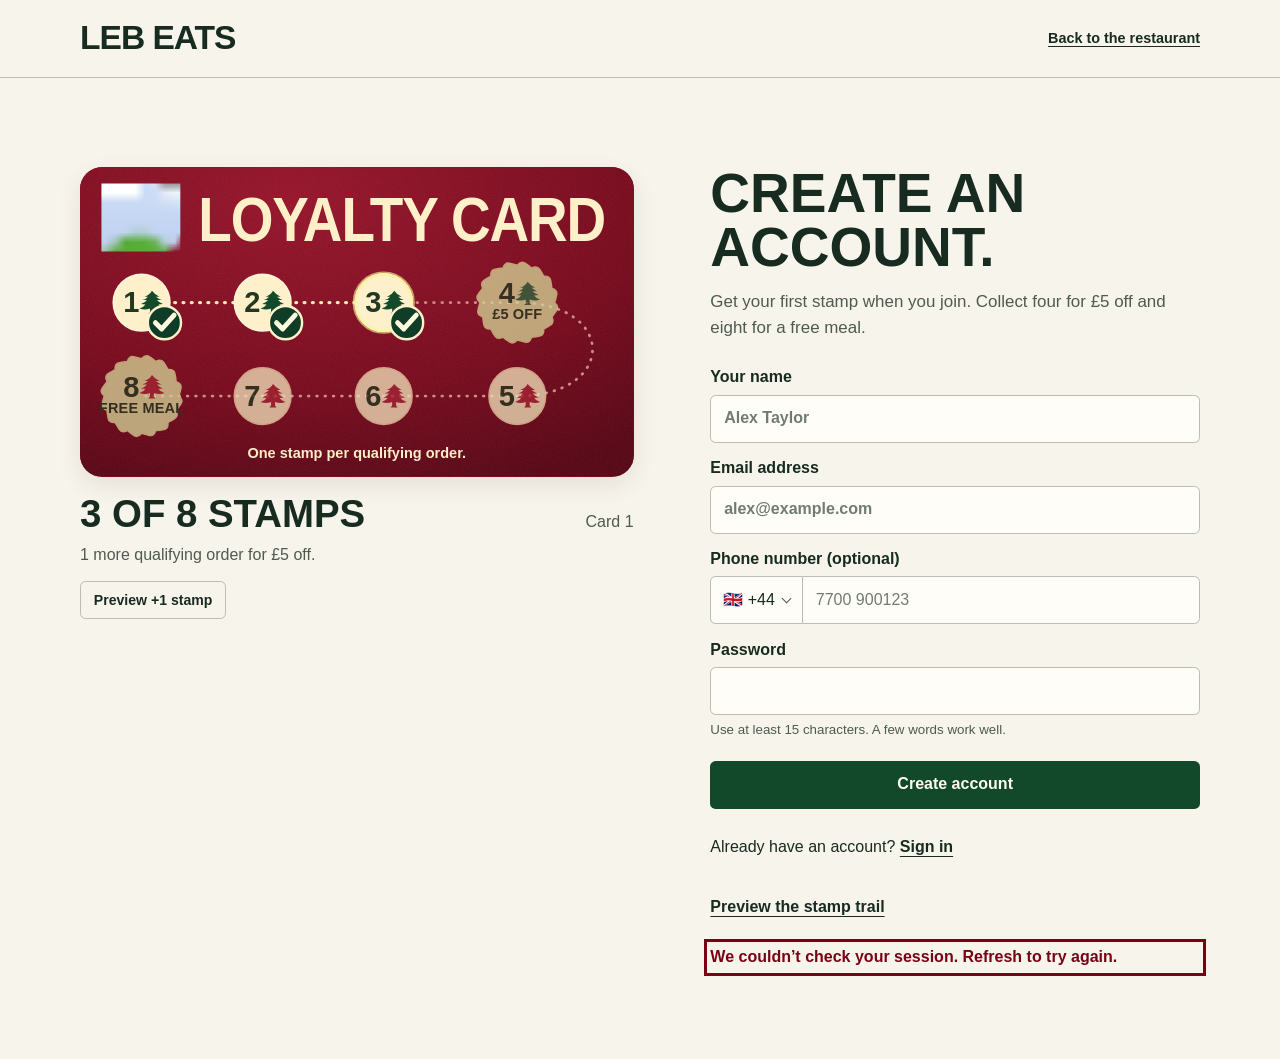
==== commit 3a5707bf: "Float the current loyalty stamp and simplify replay and links" ====
--- a/account/index.html
+++ b/account/index.html
@@ -8,14 +8,14 @@
   <title>Your account · LEB EATS</title>
   <link rel="icon" href="https://lebeats.uk/assets/logo.png">
   <link rel="stylesheet" href="/account/account.css?v=phone-1">
-  <link rel="stylesheet" href="/account/trail.css?v=motion-1">
-  <script defer src="/account/trail.js?v=motion-1"></script>
+  <link rel="stylesheet" href="/account/trail.css?v=float-1">
+  <script defer src="/account/trail.js?v=float-1"></script>
   <script defer src="https://lebeats.uk/assets/libphonenumber/phone.js"></script>
-  <script src="/account/client.js?v=welcome-1" defer></script>
+  <script src="/account/client.js?v=home-card-1" defer></script>
   <script src="/account/account.js?v=motion-1" defer></script>
 </head>
 <body>
-  <header><div class="wrap"><a class="brand" href="https://lebeats.uk/" aria-label="LEB EATS home">LEB EATS</a><a class="back" href="https://lebeats.uk/">Back to the restaurant <span aria-hidden="true">↗</span></a></div></header>
+  <header><div class="wrap"><a class="brand" href="https://lebeats.uk/" aria-label="LEB EATS home">LEB EATS</a><a class="back" href="https://lebeats.uk/">Back to the restaurant</a></div></header>
   <main class="wrap">
     <aside class="trail-preview" aria-label="Sample loyalty card"><leb-trail demo></leb-trail></aside>
     <section class="trail-panel" id="member-trail" hidden>
--- a/account/trail.css
+++ b/account/trail.css
@@ -6,7 +6,6 @@
 .card-lettering{fill:#fff0c9;font-size:91px;letter-spacing:-.02em}
 .route-leg,.route-ink{fill:none;stroke-linecap:round;pointer-events:none}
 .route-leg{stroke:#ce8d88;stroke-width:4;stroke-dasharray:1 11}
-.route-arrows{fill:none;stroke:#efc69a;stroke-width:3;stroke-linecap:round;stroke-linejoin:round}
 .route-leg.filled{stroke:#f8e8b4;stroke-width:5}
 .route-ink{stroke:#e6ef92;stroke-width:5;stroke-dasharray:1}
 .trail-stop{cursor:pointer;outline:none;-webkit-tap-highlight-color:transparent}
@@ -29,7 +28,9 @@
 .burst{fill:none;stroke:#f8eba0;stroke-width:3;opacity:0;pointer-events:none}
 .current .coin{stroke:#f9f3a3;stroke-width:4}
 .current .burst{opacity:.65;stroke-width:2}
-.current:not(.landing) .burst{animation:cedar-glow 2.7s ease-in-out infinite}
+@media(prefers-reduced-motion:no-preference){
+  .cedar-card:not(.collecting) .current > .stamp-float{animation:cedar-float 2.3s ease-in-out infinite}
+}
 .landing .impression{animation:cedar-impress .55s cubic-bezier(.2,.78,.22,1) both}
 .landing .tick{animation:cedar-check .57s .06s cubic-bezier(.22,.76,.2,1) both}
 .landing .tick-ink{stroke-dasharray:1;animation:cedar-draw .27s .23s ease-out both}
@@ -40,12 +41,12 @@
 .card-message.emphasis{fill:#e1ed9b;text-transform:uppercase;font-size:28px;letter-spacing:.025em}
 .trail-play{font-size:.88rem;min-height:38px;padding:.48rem .8rem;margin-top:.35rem}
 .trail-announcement{position:absolute;width:1px;height:1px;overflow:hidden;clip-path:inset(50%)}
-@keyframes cedar-glow{0%,100%{opacity:.32;transform:scale(1.025)}50%{opacity:.75;transform:scale(1.075)}}
+@keyframes cedar-float{0%,100%{transform:translateY(0)}50%{transform:translateY(-11px)}}
 @keyframes cedar-impress{0%{transform:scale(.74) rotate(-7deg)}55%{transform:scale(1.14) rotate(2deg)}100%{transform:scale(1) rotate(0)}}
 @keyframes cedar-check{0%{opacity:0;transform:scale(.3)}58%{opacity:1;transform:scale(1.22)}100%{opacity:1;transform:scale(1)}}
 @keyframes cedar-draw{from{stroke-dashoffset:1}to{stroke-dashoffset:0}}
 @keyframes cedar-ripple{0%{opacity:1;transform:scale(.76)}85%,100%{opacity:0;transform:scale(1.5)}}
-@media(prefers-reduced-motion:reduce){.current:not(.landing) .burst,.landing .impression,.landing .tick,.landing .tick-ink,.landing .burst{animation:none}}
+@media(prefers-reduced-motion:reduce){.landing .impression,.landing .tick,.landing .tick-ink,.landing .burst{animation:none}}
 main.preview-wrap{display:block;max-width:43rem;padding-block:clamp(1.5rem,5vw,3.5rem)}
 .preview-wrap h1{margin-bottom:1rem;font-size:clamp(2.35rem,6vw,3.3rem)}
 .trail-caption,.counter-heading{display:flex;justify-content:space-between;align-items:baseline;gap:1rem}
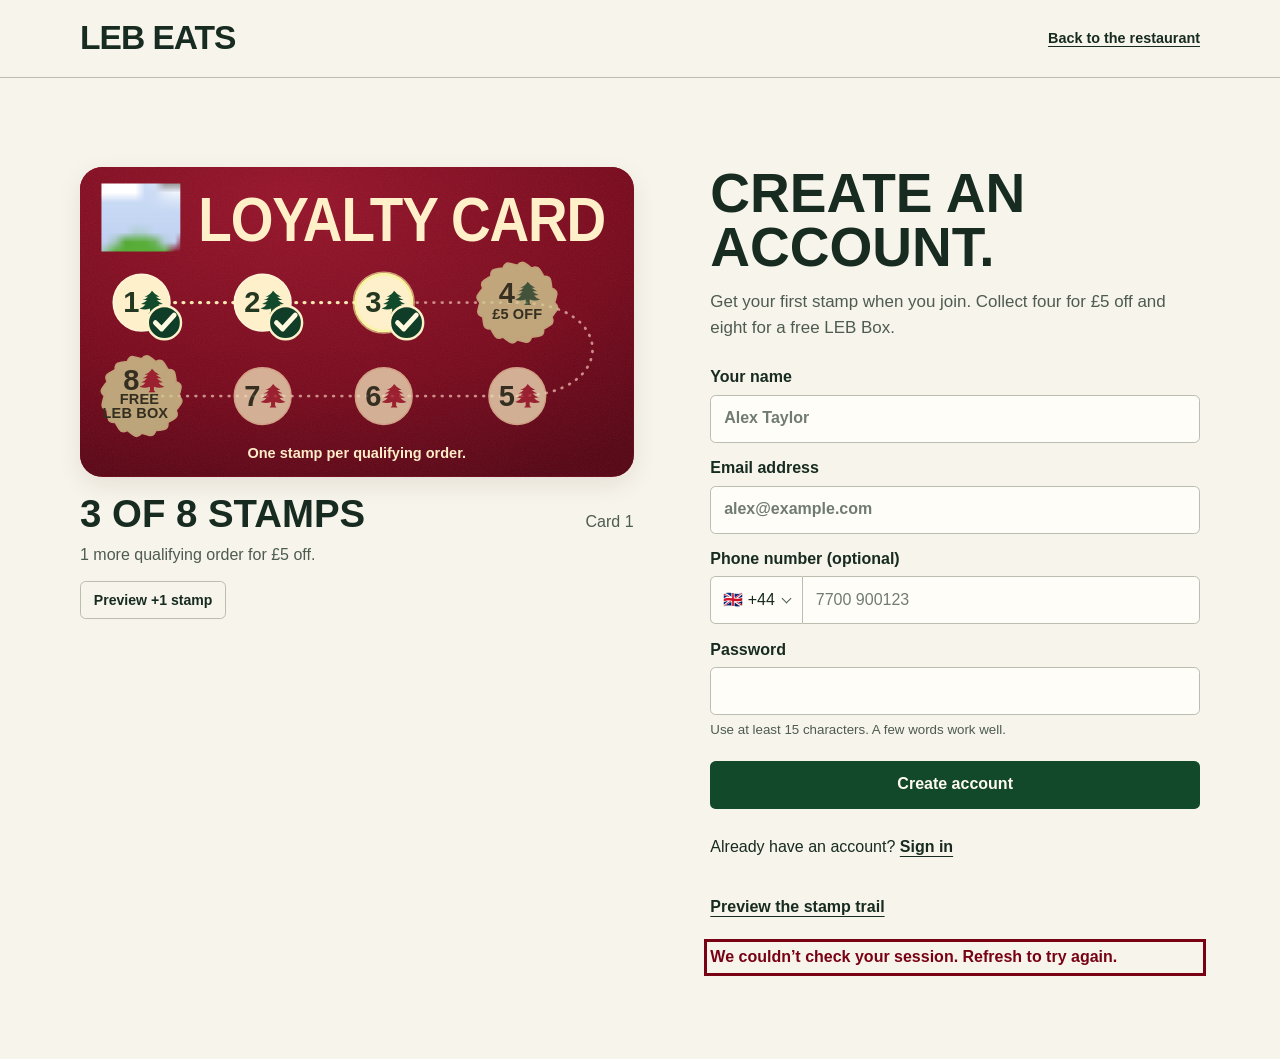
==== commit 951f7d98: "Award a free LEB Box at eight loyalty stamps" ====
--- a/account/index.html
+++ b/account/index.html
@@ -9,7 +9,7 @@
   <link rel="icon" href="https://lebeats.uk/assets/logo.png">
   <link rel="stylesheet" href="/account/account.css?v=phone-1">
   <link rel="stylesheet" href="/account/trail.css?v=float-1">
-  <script defer src="/account/trail.js?v=float-1"></script>
+  <script defer src="/account/trail.js?v=leb-box-1"></script>
   <script defer src="https://lebeats.uk/assets/libphonenumber/phone.js"></script>
   <script src="/account/client.js?v=home-card-1" defer></script>
   <script src="/account/account.js?v=motion-1" defer></script>
@@ -28,7 +28,7 @@
       <p id="loading" role="status">Opening your account…</p>
       <div id="register" hidden>
         <h1 tabindex="-1">Create an account.</h1>
-        <p class="intro">Get your first stamp when you join. Collect four for £5 off and eight for a free meal.</p>
+        <p class="intro">Get your first stamp when you join. Collect four for £5 off and eight for a free LEB Box.</p>
         <form method="post" action="/account/api/register">
           <label>Your name<input name="name" autocomplete="name" maxlength="100" placeholder="Alex Taylor" required></label>
           <label>Email address<input name="email" type="email" autocomplete="username" maxlength="254" placeholder="alex@example.com" spellcheck="false" autocapitalize="none" required></label>
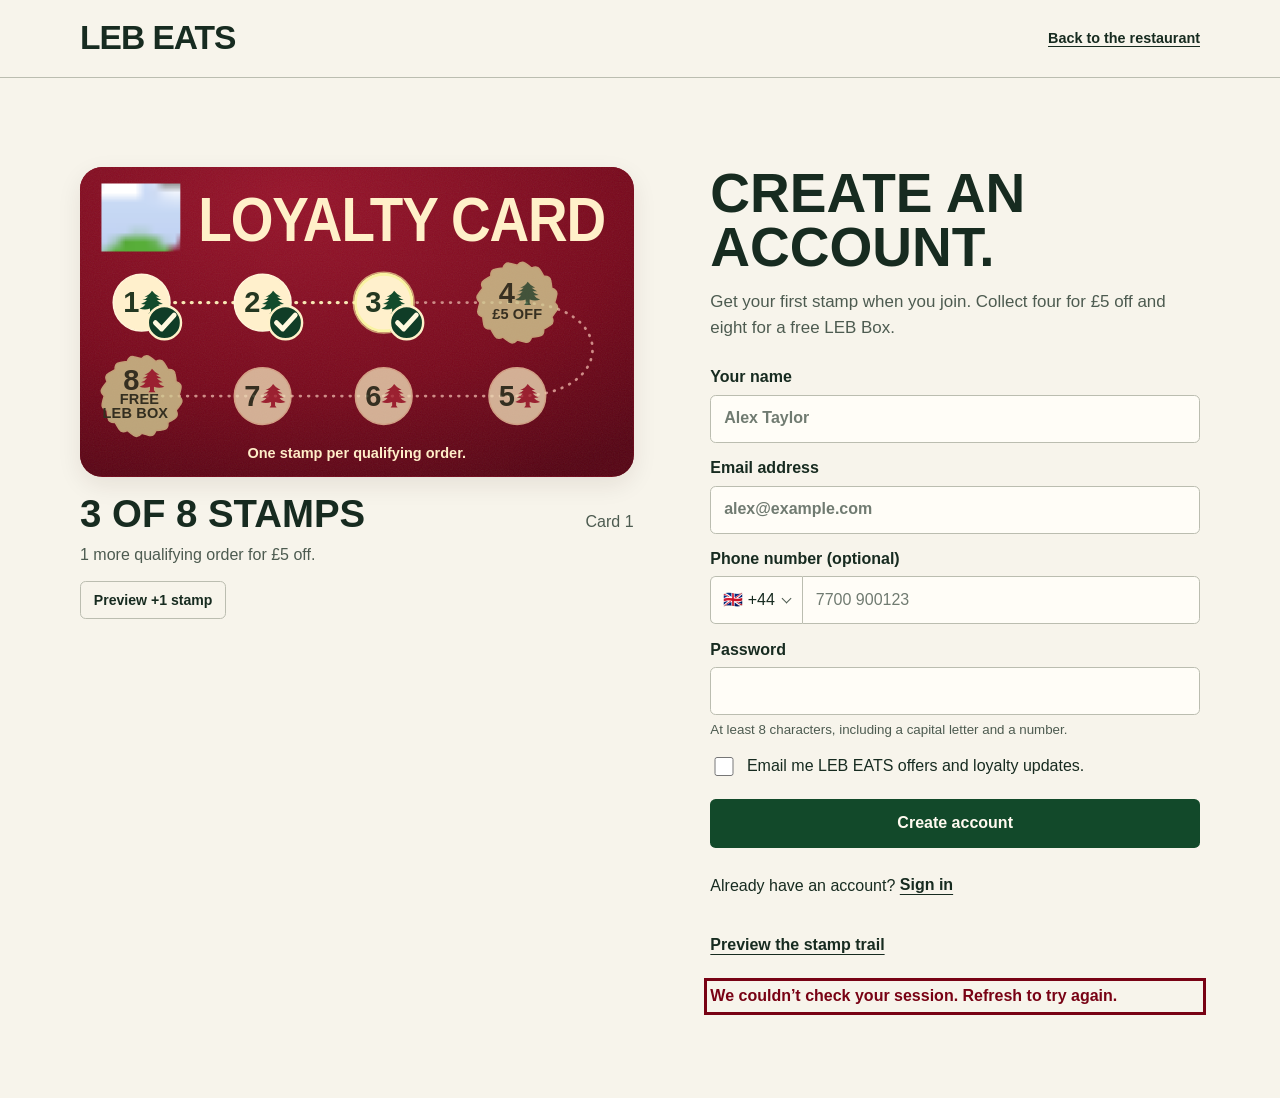
==== commit 859dba56: "Resume loyalty registration and deduplicate email contacts" ====
--- a/account/index.html
+++ b/account/index.html
@@ -7,12 +7,12 @@
   <meta http-equiv="Content-Security-Policy" content="default-src 'self'; script-src 'self' https://lebeats.uk/assets/libphonenumber/phone.js; style-src 'self'; connect-src 'self' https://leb-eats-black-card.raspy-waterfall-454f.workers.dev; img-src 'self' https://lebeats.uk; font-src 'self' https://lebeats.uk; object-src 'none'; base-uri 'none'; form-action 'none'">
   <title>Your account · LEB EATS</title>
   <link rel="icon" href="https://lebeats.uk/assets/logo.png">
-  <link rel="stylesheet" href="/account/account.css?v=phone-1">
+  <link rel="stylesheet" href="/account/account.css?v=signup-2">
   <link rel="stylesheet" href="/account/trail.css?v=float-1">
   <script defer src="/account/trail.js?v=leb-box-1"></script>
   <script defer src="https://lebeats.uk/assets/libphonenumber/phone.js"></script>
-  <script src="/account/client.js?v=home-card-1" defer></script>
-  <script src="/account/account.js?v=motion-1" defer></script>
+  <script src="/account/client.js?v=signup-2" defer></script>
+  <script src="/account/account.js?v=signup-2" defer></script>
 </head>
 <body>
   <header><div class="wrap"><a class="brand" href="https://lebeats.uk/" aria-label="LEB EATS home">LEB EATS</a><a class="back" href="https://lebeats.uk/">Back to the restaurant</a></div></header>
@@ -29,6 +29,10 @@
       <div id="register" hidden>
         <h1 tabindex="-1">Create an account.</h1>
         <p class="intro">Get your first stamp when you join. Collect four for £5 off and eight for a free LEB Box.</p>
+        <div id="signup-resume" hidden>
+          <p>Finish your loyalty account for <strong id="resume-email"></strong>.</p>
+          <button type="button" class="secondary" id="different-details">Use different details</button>
+        </div>
         <form method="post" action="/account/api/register">
           <label>Your name<input name="name" autocomplete="name" maxlength="100" placeholder="Alex Taylor" required></label>
           <label>Email address<input name="email" type="email" autocomplete="username" maxlength="254" placeholder="alex@example.com" spellcheck="false" autocapitalize="none" required></label>
@@ -42,8 +46,9 @@
               <input id="register-phone" type="tel" name="phone" inputmode="tel" autocomplete="tel-national" maxlength="40" placeholder="7700 900123">
             </div>
           </div>
-          <label>Password<input name="password" type="password" autocomplete="new-password" minlength="15" maxlength="128" aria-describedby="new-password-help" required></label>
-          <small id="new-password-help">Use at least 15 characters. A few words work well.</small>
+          <label>Password<input name="password" type="password" autocomplete="new-password" minlength="8" pattern="(?=.*[A-Z])(?=.*[0-9]).{8,}" title="At least 8 characters, including a capital letter and a number" maxlength="128" aria-describedby="new-password-help" required></label>
+          <small id="new-password-help">At least 8 characters, including a capital letter and a number.</small>
+          <label class="offers-option"><input type="checkbox" name="emailOffers"> Email me LEB EATS offers and loyalty updates.</label>
           <button>Create account</button>
         </form>
         <p class="switch">Already have an account? <a href="#login">Sign in</a></p>
@@ -66,8 +71,8 @@
         <form method="post" action="/account/api/reset">
           <label>Email address<input name="email" type="email" autocomplete="username" maxlength="254" placeholder="alex@example.com" spellcheck="false" autocapitalize="none" required></label>
           <label>Recovery key<input name="key" type="password" autocomplete="off" spellcheck="false" maxlength="48" required></label>
-          <label>New password<input name="password" type="password" autocomplete="new-password" minlength="15" maxlength="128" aria-describedby="reset-help" required></label>
-          <small id="reset-help">Use at least 15 characters. Resetting signs out your other devices.</small>
+          <label>New password<input name="password" type="password" autocomplete="new-password" minlength="8" pattern="(?=.*[A-Z])(?=.*[0-9]).{8,}" title="At least 8 characters, including a capital letter and a number" maxlength="128" aria-describedby="reset-help" required></label>
+          <small id="reset-help">At least 8 characters, including a capital letter and a number. Resetting signs out your other devices.</small>
           <button>Reset password</button>
         </form>
         <p class="switch"><a href="#login">Back to sign in</a></p>
--- a/account/account.css
+++ b/account/account.css
@@ -55,3 +55,6 @@
 summary{cursor:pointer;min-height:44px;padding-block:.6rem}
 [hidden]{display:none!important}
 @media(max-width:700px){.wrap{width:min(32rem,calc(100% - 2.5rem))}main.wrap{display:block;padding-block:2.1rem}.card{display:none}.signed-in .card{display:block;margin-bottom:1.8rem;padding:1.1rem 1.4rem}.signed-in .card-title{font-size:3.7rem;margin:1.25rem 0}.signed-in .card-title br{display:none}.signed-in .card-title br:after{content:" "}.card-top strong{font-size:1.4rem}.card-top,.card-foot{font-size:.82rem}.brand{font-size:1.75rem}.back{font-size:.83rem}.switch{margin-top:.55rem}header .wrap{min-height:4rem}}
+.offers-option{display:flex;align-items:center;gap:.65rem;font-weight:400}
+.offers-option input{width:1.2rem;min-height:0;height:1.2rem;flex:none;accent-color:var(--btn)}
+#signup-resume{margin:0 0 1rem}#resume-email{overflow-wrap:anywhere}
